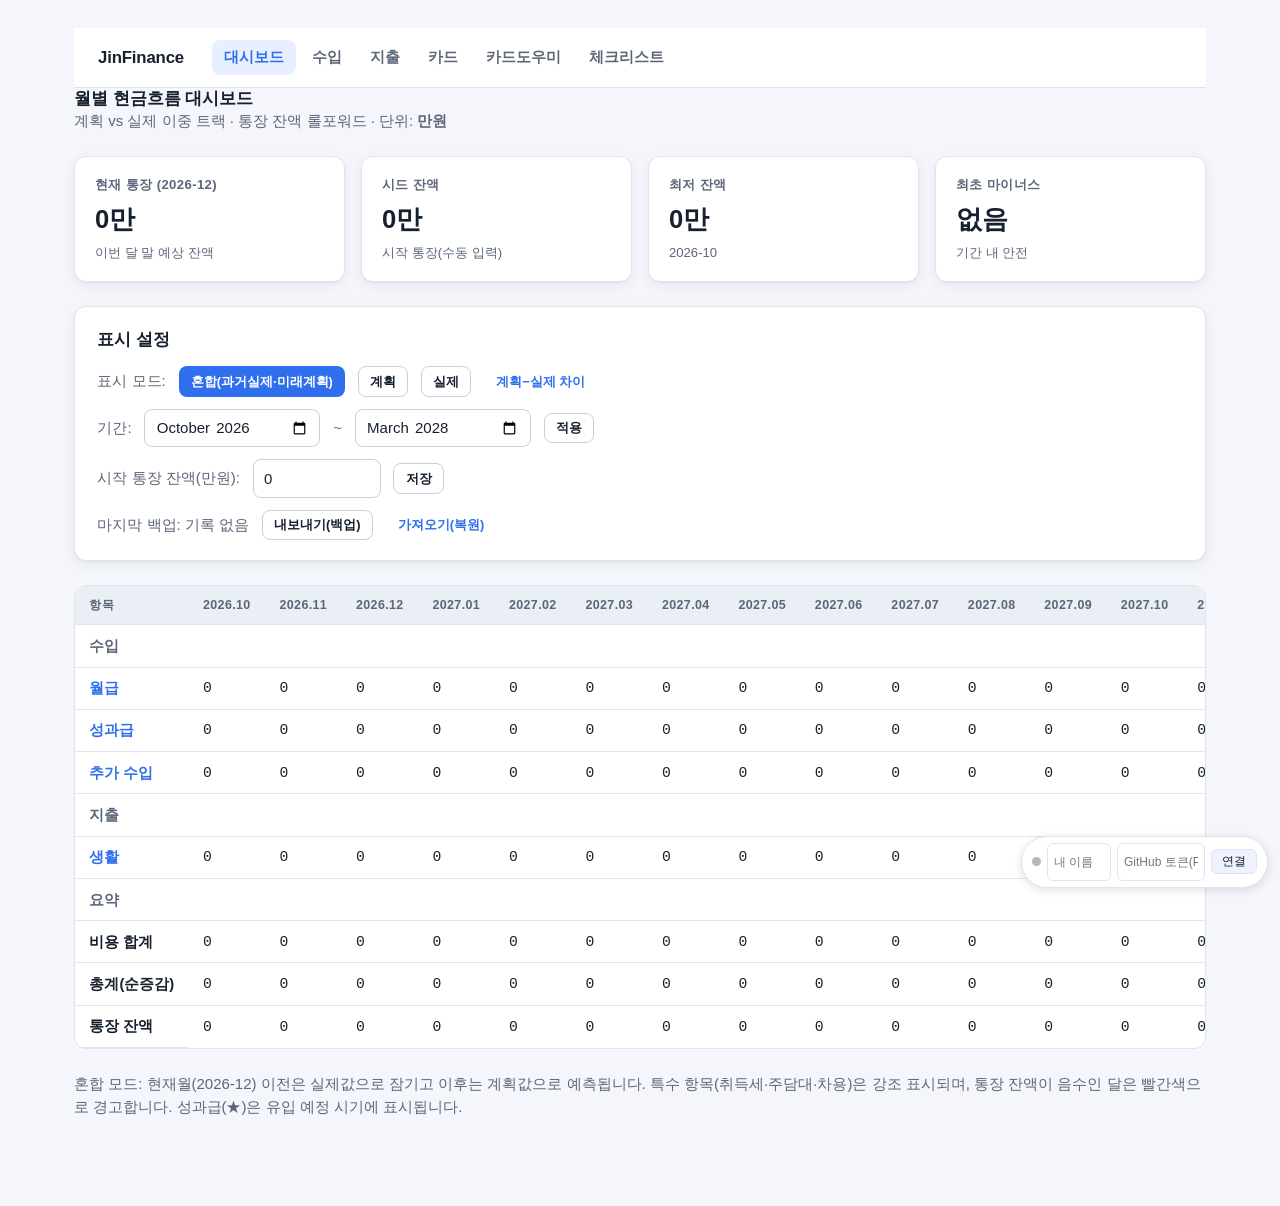
==== index.html @ 0fb395fa "Add complete app shell (js/ + css/) — fix missing assets on GitHub Pages Web drag-drop dropped the s" ====
<!DOCTYPE html>
<html lang="ko">
<head>
  <meta charset="utf-8">
  <meta name="viewport" content="width=device-width, initial-scale=1">
  <title>JinFinance — 대시보드</title>
  <link rel="stylesheet" href="css/styles.css">
</head>
<body class="jf-page-body">
  <main class="jf-section" id="dash-main">
    <header class="jf-section">
      <h1 class="card-title">월별 현금흐름 대시보드</h1>
      <p class="muted">계획 vs 실제 이중 트랙 · 통장 잔액 롤포워드 · 단위: <strong>만원</strong></p>
    </header>

    <section class="kpi-grid jf-section" id="dash-kpis"></section>

    <section class="jf-section" id="dash-controls"></section>

    <section class="table-wrap jf-section">
      <table class="table" id="dash-table"></table>
    </section>

    <section class="jf-section">
      <p class="muted" id="dash-note"></p>
    </section>
  </main>

  <script src="js/format.js"></script>
  <script src="js/schema.js"></script>
  <script src="js/seed.js"></script>
  <script src="js/store.js"></script>
  <script src="js/calc.js"></script>
  <script src="js/ui.js"></script>
  <script src="js/sync-config.js"></script>
  <script src="js/sync.js"></script>
  <script src="js/sync-ui.js"></script>
  <script src="js/app-dashboard.js"></script>
</body>
</html>
---- css/styles.css ----
/*
 * JinFinance — css/styles.css
 * Shared stylesheet for all pages. No external fonts/CDN (file:// + CSP-safe).
 * PC-first, responsive down to mobile. Light + dark via prefers-color-scheme.
 *
 * ── Class API (for app-<page>.js / *.html authors) ──────────────────────
 * Layout:
 *   .jf-page-body        wrap page content below the nav (auto max-width, gutters)
 *   .jf-section          vertical rhythm block (margin between page sections)
 *   .jf-grid-2 / .jf-grid-3   responsive column grid (2 / 3 columns -> 1 on mobile)
 *
 * Nav + banner (DOM generated by JF.ui.renderNav/showBanner — classes documented
 * here only so app scripts can target them, do not hand-author #jf-nav/#jf-banner):
 *   #jf-nav .jf-nav-list .jf-nav-link.active
 *   #jf-banner .jf-banner-error / .jf-banner-warn / .jf-banner-info
 *
 * Cards / 단(段) blocks:
 *   .card                 generic elevated panel (padding, radius, shadow)
 *   .card-header / .card-title / .card-body / .card-footer
 *   .card-grid            grid of .card (auto-fit, responsive)
 *
 * KPI / summary tiles:
 *   .kpi-grid  > .kpi-tile > .kpi-label, .kpi-value, .kpi-sub
 *
 * Tables:
 *   .table-wrap            horizontal-scroll wrapper (wrap any <table>)
 *   table.table            base table style (zebra rows, sticky header)
 *   td.num / th.num        right-aligned, tabular-nums (money/number columns)
 *   .negative              red text for negative amounts (inline use)
 *   tr.row-negative        red-tinted row highlight (e.g. balanceEnd < 0)
 *
 * Badges / tags:
 *   .badge, .badge-star, .badge-muted, .badge-danger
 *
 * Forms:
 *   label, input, select, textarea styled by element (no class required)
 *   .field                 label+input vertical grouping
 *   .field-row             horizontal grouping of .field (wraps on mobile)
 *   .subhead               small divider label grouping related fields
 *                          within a long form (e.g. expenses edit form)
 *
 * Buttons:
 *   .btn, .btn-primary, .btn-secondary, .btn-danger, .btn-ghost, .btn-sm
 *
 * Utility:
 *   .muted, .text-right, .text-center, .stack (vertical flex gap)
 *   .push-right            margin-left:auto — pushes a single trailing
 *                          action (e.g. a row's lone delete/edit button)
 *                          to the right edge; do not use in multi-button
 *                          action groups (those stay grouped together)
 * ─────────────────────────────────────────────────────────────────────── */

/* ---------------------------------------------------------------------- */
/* Design tokens                                                          */
/* ---------------------------------------------------------------------- */

:root {
  --jf-bg: #f4f6fb;
  --jf-bg-elevated: #ffffff;
  --jf-bg-sunken: #eaeef5;
  --jf-text: #16202e;
  --jf-text-muted: #5b6779;
  --jf-border: #dfe4ee;
  --jf-border-strong: #c7cfdf;

  --jf-primary: #2f6fed;
  --jf-primary-hover: #1f56c9;
  --jf-primary-soft: #e8f0ff;

  --jf-success: #17924f;
  --jf-success-soft: #e5f7ec;
  --jf-danger: #d0342c;
  --jf-danger-soft: #fdeceb;
  --jf-warning: #b4740e;
  --jf-warning-soft: #fdf3e0;
  --jf-info: #0d84ac;
  --jf-info-soft: #e4f5fb;

  --jf-shadow: 0 1px 2px rgba(20, 30, 50, 0.06), 0 4px 14px rgba(20, 30, 50, 0.06);
  --jf-radius: 12px;
  --jf-radius-sm: 8px;
  --jf-banner-height: 48px;

  --jf-font: -apple-system, BlinkMacSystemFont, "Segoe UI", "Apple SD Gothic Neo",
    "Noto Sans KR", "Malgun Gothic", Roboto, Helvetica, Arial, sans-serif;
  --jf-font-mono: ui-monospace, "SFMono-Regular", Consolas, "Liberation Mono", monospace;
}

@media (prefers-color-scheme: dark) {
  :root {
    --jf-bg: #0f1420;
    --jf-bg-elevated: #171f2e;
    --jf-bg-sunken: #10151f;
    --jf-text: #e7ecf5;
    --jf-text-muted: #97a2b8;
    --jf-border: #2a3348;
    --jf-border-strong: #3a4560;

    --jf-primary: #5b8dfc;
    --jf-primary-hover: #7ea2fd;
    --jf-primary-soft: #1a2740;

    --jf-success: #3ecb7d;
    --jf-success-soft: #123423;
    --jf-danger: #ff6259;
    --jf-danger-soft: #3a1a1a;
    --jf-warning: #f0a93e;
    --jf-warning-soft: #3a2c10;
    --jf-info: #47c1ef;
    --jf-info-soft: #102e39;

    --jf-shadow: 0 1px 2px rgba(0, 0, 0, 0.35), 0 6px 20px rgba(0, 0, 0, 0.35);
  }
}

/* ---------------------------------------------------------------------- */
/* Reset + base                                                           */
/* ---------------------------------------------------------------------- */

*,
*::before,
*::after {
  box-sizing: border-box;
}

html,
body {
  margin: 0;
  padding: 0;
}

body {
  background: var(--jf-bg);
  color: var(--jf-text);
  font-family: var(--jf-font);
  font-size: 15px;
  line-height: 1.5;
  -webkit-font-smoothing: antialiased;
  text-rendering: optimizeLegibility;
}

body.jf-has-banner {
  padding-top: var(--jf-banner-height);
}

h1,
h2,
h3,
h4 {
  margin: 0 0 0.6em;
  font-weight: 700;
  line-height: 1.3;
}

h1 { font-size: 1.6rem; }
h2 { font-size: 1.25rem; }
h3 { font-size: 1.05rem; }

p { margin: 0 0 0.75em; }

a {
  color: var(--jf-primary);
  text-decoration: none;
}
a:hover { text-decoration: underline; }

hr {
  border: none;
  border-top: 1px solid var(--jf-border);
  margin: 1.25rem 0;
}

/* ---------------------------------------------------------------------- */
/* Banner (non-dismissable) — DOM created by JF.ui.showBanner             */
/* ---------------------------------------------------------------------- */

.jf-banner {
  position: fixed;
  top: 0;
  left: 0;
  right: 0;
  z-index: 1000;
  min-height: var(--jf-banner-height);
  display: flex;
  align-items: center;
  justify-content: center;
  gap: 0.5em;
  padding: 0.6rem 1rem;
  font-weight: 600;
  font-size: 0.9rem;
  text-align: center;
  box-shadow: 0 2px 10px rgba(0, 0, 0, 0.15);
}

.jf-banner-error {
  background: var(--jf-danger);
  color: #fff;
}
.jf-banner-warn {
  background: var(--jf-warning);
  color: #1a1300;
}
.jf-banner-info {
  background: var(--jf-info);
  color: #fff;
}

/* ---------------------------------------------------------------------- */
/* Nav — DOM created by JF.ui.renderNav                                   */
/* ---------------------------------------------------------------------- */

.jf-nav {
  display: flex;
  align-items: center;
  gap: 1.25rem;
  flex-wrap: wrap;
  background: var(--jf-bg-elevated);
  border-bottom: 1px solid var(--jf-border);
  padding: 0.75rem 1.5rem;
  position: sticky;
  top: 0;
  z-index: 900;
}

body.jf-has-banner .jf-nav {
  top: var(--jf-banner-height);
}

.jf-nav-brand {
  font-weight: 800;
  font-size: 1.05rem;
  color: var(--jf-text);
  letter-spacing: -0.01em;
  margin-right: 0.5rem;
}

.jf-nav-list {
  list-style: none;
  display: flex;
  flex-wrap: wrap;
  gap: 0.25rem;
  margin: 0;
  padding: 0;
}

.jf-nav-item { display: flex; }

.jf-nav-link {
  display: inline-block;
  padding: 0.4rem 0.75rem;
  border-radius: var(--jf-radius-sm);
  color: var(--jf-text-muted);
  font-weight: 600;
  font-size: 0.92rem;
  text-decoration: none;
  transition: background 0.15s ease, color 0.15s ease;
}

.jf-nav-link:hover {
  background: var(--jf-bg-sunken);
  color: var(--jf-text);
  text-decoration: none;
}

.jf-nav-link.active {
  background: var(--jf-primary-soft);
  color: var(--jf-primary);
}

/* ---------------------------------------------------------------------- */
/* Page layout                                                            */
/* ---------------------------------------------------------------------- */

.jf-page-body {
  max-width: 1180px;
  margin: 0 auto;
  padding: 1.75rem 1.5rem 4rem;
}

.jf-section {
  margin-bottom: 1.5rem;
}
.jf-section:last-child {
  margin-bottom: 0;
}

.jf-grid-2 {
  display: grid;
  grid-template-columns: repeat(2, 1fr);
  gap: 1.25rem;
}

.jf-grid-3 {
  display: grid;
  grid-template-columns: repeat(3, 1fr);
  gap: 1.25rem;
}

.stack {
  display: flex;
  flex-direction: column;
  gap: 0.75rem;
}

/* ---------------------------------------------------------------------- */
/* Cards / 단(段) blocks                                                  */
/* ---------------------------------------------------------------------- */

.card {
  background: var(--jf-bg-elevated);
  border: 1px solid var(--jf-border);
  border-radius: var(--jf-radius);
  box-shadow: var(--jf-shadow);
  padding: 1.25rem 1.4rem;
}

.card-grid {
  display: grid;
  grid-template-columns: repeat(auto-fit, minmax(300px, 1fr));
  gap: 1.5rem;
  align-items: start;
}

/* One shared vertical rhythm for every stacked block: single-card sections
   (.jf-section margin), stacked cards in one section (this rule), and grid
   cards (.card-grid gap) all use the same 1.5rem so the page reads evenly.
   Excludes .card-grid: grid cells already space via `gap`, and a margin-top
   there pushes every card except the first down, misaligning row 1 (#2). */
.jf-section:not(.card-grid) > .card + .card { margin-top: 1.5rem; }

.card-header {
  display: flex;
  align-items: center;
  justify-content: space-between;
  gap: 0.75rem;
  margin-bottom: 0.9rem;
}

.card-title {
  font-size: 1.05rem;
  font-weight: 700;
  margin: 0;
}

.card-body { color: var(--jf-text); }

.card-footer {
  margin-top: 1rem;
  padding-top: 0.9rem;
  border-top: 1px solid var(--jf-border);
  display: flex;
  gap: 0.6rem;
  justify-content: flex-end;
}

/* ---------------------------------------------------------------------- */
/* KPI / summary tiles                                                    */
/* ---------------------------------------------------------------------- */

.kpi-grid {
  display: grid;
  grid-template-columns: repeat(auto-fit, minmax(190px, 1fr));
  gap: 1rem;
}

.kpi-tile {
  background: var(--jf-bg-elevated);
  border: 1px solid var(--jf-border);
  border-radius: var(--jf-radius);
  box-shadow: var(--jf-shadow);
  padding: 1.1rem 1.25rem;
}

.kpi-label {
  font-size: 0.82rem;
  color: var(--jf-text-muted);
  font-weight: 600;
  text-transform: uppercase;
  letter-spacing: 0.03em;
  margin-bottom: 0.35rem;
}

.kpi-value {
  font-size: 1.6rem;
  font-weight: 800;
  font-variant-numeric: tabular-nums;
  letter-spacing: -0.01em;
}

.kpi-sub {
  margin-top: 0.3rem;
  font-size: 0.82rem;
  color: var(--jf-text-muted);
}

.kpi-value.negative,
.kpi-tile.negative .kpi-value {
  color: var(--jf-danger);
}

/* ---------------------------------------------------------------------- */
/* Tables                                                                 */
/* ---------------------------------------------------------------------- */

.table-wrap {
  overflow-x: auto;
  border: 1px solid var(--jf-border);
  border-radius: var(--jf-radius);
  background: var(--jf-bg-elevated);
}

table.table {
  width: 100%;
  border-collapse: collapse;
  font-size: 0.92rem;
  min-width: 560px;
}

table.table th,
table.table td {
  padding: 0.6rem 0.9rem;
  border-bottom: 1px solid var(--jf-border);
  text-align: left;
  white-space: nowrap;
}

table.table thead th {
  position: sticky;
  top: 0;
  background: var(--jf-bg-sunken);
  color: var(--jf-text-muted);
  font-weight: 700;
  font-size: 0.78rem;
  text-transform: uppercase;
  letter-spacing: 0.03em;
  z-index: 1;
}

/* Bonus (★) marker sitting above the month date in the dashboard header,
   so it doesn't widen the data cells below (#4). */
.th-star {
  display: block;
  font-size: 0.72rem;
  line-height: 1;
  color: #d9a400;
  margin-bottom: 2px;
  letter-spacing: 0;
}

/* Compact key/value + column tables used inside cards (카드 섹션, #3). */
.kv-table {
  width: 100%;
  border-collapse: collapse;
  font-size: 0.88rem;
}
.kv-table caption {
  text-align: left;
  font-size: 0.72rem;
  font-weight: 700;
  text-transform: uppercase;
  letter-spacing: 0.03em;
  color: var(--jf-text-muted);
  padding: 0 0 0.35rem;
}
.kv-table th,
.kv-table td {
  text-align: left;
  padding: 0.4rem 0.55rem;
  border-top: 1px solid var(--jf-border);
  vertical-align: top;
  line-height: 1.4;
}
.kv-table thead th {
  border-top: none;
  font-size: 0.72rem;
  font-weight: 700;
  text-transform: uppercase;
  letter-spacing: 0.03em;
  color: var(--jf-text-muted);
  white-space: nowrap;
}
.kv-table tbody th {          /* key column of the 기본 정보 table */
  color: var(--jf-text-muted);
  font-weight: 600;
  white-space: nowrap;
  width: 1%;
}
.kv-table .kv-amt {           /* 전월실적 / 한도 — narrow numeric column */
  white-space: nowrap;
  width: 1%;
  font-variant-numeric: tabular-nums;
}

/* Clickable row label in the dashboard table → jumps to that item's editor (#6). */
.row-link { color: var(--jf-primary); text-decoration: none; }
.row-link:hover { text-decoration: underline; }

/* Dense list table for the 지출 tab (#3b): tighter padding + clickable rows +
   a full-width inline editor row. Use `class="table table-dense"`. */
.table-dense th,
.table-dense td { padding: 0.35rem 0.6rem; font-size: 0.86rem; }
.exp-row { cursor: pointer; }
.exp-row:hover td,
.exp-row.is-open td { background: var(--jf-bg-sunken); }
.exp-edit-cell {
  white-space: normal;
  background: var(--jf-bg-sunken);
  padding: 0.6rem 0.9rem;
}
.cell-wrap { white-space: normal; }   /* let long 항목명 wrap */

/* Pastel category chip (분류) — background set inline per category color (#2).
   Dark text stays readable on light pastels in both themes. */
.cat-chip {
  display: inline-block;
  padding: 0.1rem 0.55rem;
  border-radius: 999px;
  font-size: 0.8rem;
  font-weight: 600;
  color: #2b2b2b;
  white-space: nowrap;
}
/* Reorder (↑/↓) buttons in the 지출 table — compact, side by side. */
.reorder-cell { white-space: nowrap; width: 1%; }
.reorder-cell .btn { padding: 0.1rem 0.4rem; }
.cat-color { width: 2.2rem; height: 1.8rem; padding: 0; border: 1px solid var(--jf-border); border-radius: 6px; background: none; cursor: pointer; vertical-align: middle; }

/* ---------------------------------------------------------------------- */
/* 카드별 실적 멀티티어 게이지 (지출 페이지, 월 선택 실시간 예측)          */
/* ---------------------------------------------------------------------- */
.perf-panel { display: flex; flex-direction: column; gap: 1.1rem; }
.perf-row-head {
  display: flex;
  justify-content: space-between;
  align-items: baseline;
  gap: 0.5rem;
  margin-bottom: 0.4rem;
}
.perf-name { font-weight: 600; }
.perf-bar { position: relative; padding-bottom: 1.2rem; }   /* 아래 티어 라벨 자리 */
.perf-track {
  position: relative;
  height: 16px;
  background: var(--jf-bg-sunken);
  border: 1px solid var(--jf-border);
  border-radius: 8px;
  overflow: hidden;
}
.perf-fill {
  position: absolute;
  left: 0; top: 0;
  height: 100%;
  background: var(--jf-primary);
  transition: width 0.2s ease;
}
.perf-fill.is-met { background: var(--jf-success); }
.perf-tier {                 /* 티어 경계선 — perf-bar 기준 절대배치(트랙 위에 겹침) */
  position: absolute;
  top: 0;
  height: 18px;
  width: 2px;
  background: var(--jf-text-muted);
}
.perf-tier.is-met { background: var(--jf-success); }
.perf-tier-lbl {
  position: absolute;
  top: 20px;
  transform: translateX(-50%);
  font-size: 0.7rem;
  color: var(--jf-text-muted);
  white-space: nowrap;
}
.perf-tier-lbl.is-met { color: var(--jf-success); font-weight: 700; }

table.table tbody tr:hover {
  background: var(--jf-bg-sunken);
}

table.table tbody tr:last-child td {
  border-bottom: none;
}

td.num,
th.num {
  text-align: right;
  font-variant-numeric: tabular-nums;
  font-family: var(--jf-font-mono);
}

.negative {
  color: var(--jf-danger);
  font-weight: 700;
}

tr.row-negative td {
  background: var(--jf-danger-soft);
}

tr.row-highlight td {
  background: var(--jf-primary-soft);
}

/* ---------------------------------------------------------------------- */
/* Badges                                                                 */
/* ---------------------------------------------------------------------- */

.badge {
  display: inline-flex;
  align-items: center;
  gap: 0.25em;
  padding: 0.15rem 0.55rem;
  border-radius: 999px;
  font-size: 0.75rem;
  font-weight: 700;
  background: var(--jf-bg-sunken);
  color: var(--jf-text-muted);
  white-space: nowrap;
}

.badge-star {
  background: var(--jf-warning-soft);
  color: var(--jf-warning);
}

.badge-danger {
  background: var(--jf-danger-soft);
  color: var(--jf-danger);
}

.badge-muted {
  background: var(--jf-bg-sunken);
  color: var(--jf-text-muted);
}

/* ---------------------------------------------------------------------- */
/* Forms                                                                  */
/* ---------------------------------------------------------------------- */

label {
  display: block;
  font-size: 0.85rem;
  font-weight: 600;
  color: var(--jf-text-muted);
  margin-bottom: 0.3rem;
}

input,
select,
textarea {
  width: 100%;
  height: 2.4rem;
  font: inherit;
  color: var(--jf-text);
  background: var(--jf-bg-elevated);
  border: 1px solid var(--jf-border-strong);
  border-radius: var(--jf-radius-sm);
  padding: 0.4rem 0.65rem;
  transition: border-color 0.15s ease, box-shadow 0.15s ease;
}

textarea {
  height: auto;
  min-height: 3.5rem;
  resize: vertical;
  line-height: 1.5;
}

input:focus,
select:focus,
textarea:focus {
  outline: none;
  border-color: var(--jf-primary);
  box-shadow: 0 0 0 3px var(--jf-primary-soft);
}

input[type="checkbox"],
input[type="radio"] {
  width: auto;
  height: auto;
  margin: 0;
  accent-color: var(--jf-primary);
}

/* Vertical label+control group (label sits above the control). */
.field {
  display: flex;
  flex-direction: column;
  gap: 0.3rem;
}

/* Horizontal cluster of labels + controls + buttons, tidily aligned.
   Controls get consistent, type-based widths so every row lines up the
   same way across all pages (money boxes one width, date pickers another,
   text boxes flexible). This is the core of the layout consistency. */
.field-row {
  display: flex;
  flex-wrap: wrap;
  align-items: center;
  gap: 0.5rem 0.8rem;
  margin-bottom: 0.7rem;
}
.field-row:last-child { margin-bottom: 0; }
.stack > .field-row { margin-bottom: 0; }

/* inline labels inside a row sit beside their control (not block-stacked). */
.field-row > label {
  display: inline-flex;
  align-items: center;
  gap: 0.4rem;
  margin: 0;
  flex: 0 0 auto;
  white-space: nowrap;
}

/* uniform, predictable control widths inside a row. */
.field-row > input,
.field-row > select,
.field-row > textarea { width: auto; }

.field-row > input[type="text"] { flex: 1 1 14rem; min-width: 11rem; max-width: 30rem; }
.field-row > input[type="number"] { flex: 0 0 auto; width: 8rem; }
.field-row > input[type="month"],
.field-row > input[type="date"] { flex: 0 0 auto; width: 11rem; }
.field-row > select { flex: 1 1 11rem; min-width: 9rem; max-width: 24rem; }
.field-row > textarea { flex: 1 1 100%; }

.field-row > .field { flex: 1 1 200px; }
.field-row > .btn { flex: 0 0 auto; }
.field-row > span,
.field-row > .muted { flex: 0 1 auto; }

/* Small divider label that groups related fields inside a long form
   (e.g. "기본" / "금액" / "반복" in the expenses edit form) without
   introducing an extra nested container. Sits between .field-rows inside
   a .stack; the first one in a form needs no rule (right under the
   card-header already provides separation). */
.subhead {
  margin-top: 0.5rem;
  padding-top: 0.7rem;
  border-top: 1px dashed var(--jf-border);
  font-size: 0.78rem;
  font-weight: 700;
  color: var(--jf-text-muted);
  text-transform: uppercase;
  letter-spacing: 0.03em;
}
.subhead:first-child {
  margin-top: 0;
  padding-top: 0;
  border-top: none;
}

/* ---------------------------------------------------------------------- */
/* Buttons                                                                */
/* ---------------------------------------------------------------------- */

.btn {
  display: inline-flex;
  align-items: center;
  justify-content: center;
  gap: 0.4em;
  font: inherit;
  font-weight: 700;
  font-size: 0.88rem;
  padding: 0.55rem 1.1rem;
  border-radius: var(--jf-radius-sm);
  border: 1px solid transparent;
  cursor: pointer;
  background: var(--jf-bg-sunken);
  color: var(--jf-text);
  transition: background 0.15s ease, border-color 0.15s ease, opacity 0.15s ease;
}

.btn:hover { opacity: 0.9; }
.btn:disabled { opacity: 0.5; cursor: not-allowed; }

.btn-primary {
  background: var(--jf-primary);
  color: #fff;
}
.btn-primary:hover { background: var(--jf-primary-hover); }

.btn-secondary {
  background: transparent;
  border-color: var(--jf-border-strong);
  color: var(--jf-text);
}

.btn-danger {
  background: var(--jf-danger);
  color: #fff;
}

.btn-ghost {
  background: transparent;
  color: var(--jf-primary);
}

.btn-sm {
  padding: 0.3rem 0.7rem;
  font-size: 0.8rem;
}

/* ---------------------------------------------------------------------- */
/* Utilities                                                              */
/* ---------------------------------------------------------------------- */

.muted { color: var(--jf-text-muted); }
.text-right { text-align: right; }
.text-center { text-align: center; }

/* Pushes a single trailing action (e.g. a list row's lone edit/delete
   button) to the right edge of its .field-row. Only for rows that end in
   ONE action — multi-button action groups (save/cancel/delete) stay
   grouped and should not use this. */
.push-right { margin-left: auto; }

/* ---------------------------------------------------------------------- */
/* Responsive (PC-first, degrade down to mobile)                         */
/* ---------------------------------------------------------------------- */

@media (max-width: 900px) {
  .jf-grid-2,
  .jf-grid-3 {
    grid-template-columns: 1fr;
  }
}

@media (max-width: 640px) {
  .jf-page-body {
    padding: 1.25rem 1rem 3rem;
  }

  .jf-nav {
    padding: 0.6rem 1rem;
    gap: 0.75rem;
  }

  .jf-nav-brand {
    width: 100%;
    margin-right: 0;
  }

  .card,
  .kpi-tile {
    padding: 1rem;
  }

  .field-row {
    flex-direction: column;
    align-items: stretch;
    gap: 0.55rem;
  }

  .field-row > input,
  .field-row > select,
  .field-row > textarea,
  .field-row > .btn {
    width: 100%;
    max-width: none;
    flex: 1 1 auto;
  }

  .field-row > label { white-space: normal; }

  h1 { font-size: 1.35rem; }
}

/* ---------------------------------------------------------------------- */
/* D-Day 체크리스트 페이지                                                 */
/* ---------------------------------------------------------------------- */

/* 그룹 색이 배경으로 깔리는 셀(테이블/그룹칩)은 어두운 텍스트로 가독성 유지. */
.cell-colored { color: #242424; }

/* 상태 배지 */
.status-badge {
  display: inline-block;
  padding: 0.05rem 0.55rem;
  border-radius: 999px;
  font-size: 0.75rem;
  font-weight: 600;
  white-space: nowrap;
}
.status-pending { background: var(--jf-bg-sunken); color: var(--jf-text-muted); }
.status-progress { background: #FCF3CF; color: #7d6608; }
.status-done { background: #D5F5E3; color: #1e6b3a; }

/* D-Day 그룹 칩(필터 버튼) */
.dday-chip {
  display: inline-flex;
  align-items: center;
  gap: 0.35rem;
  padding: 0.2rem 0.7rem;
  border-radius: 999px;
  border: 1px solid var(--jf-border);
  font-size: 0.82rem;
  font-weight: 600;
  cursor: pointer;
  color: #242424;
}
.dday-chip.is-active { outline: 2px solid var(--jf-primary); outline-offset: 1px; }

/* 소항목(상세/메모) 리스트 */
.subitem-row { display: flex; align-items: center; gap: 0.5rem; }
.subitem-row.is-checked > span { text-decoration: line-through; color: var(--jf-text-muted); }

/* 캘린더 그리드 */
.cal-grid { display: grid; grid-template-columns: repeat(7, 1fr); gap: 4px; }
.cal-weekday {
  text-align: center; font-size: 0.72rem; font-weight: 700;
  color: var(--jf-text-muted); text-transform: uppercase; padding: 2px 0;
}
.cal-cell {
  min-height: 66px;
  border: 1px solid var(--jf-border);
  border-radius: 6px;
  padding: 3px 4px;
  font-size: 0.72rem;
  overflow: hidden;
}
.cal-cell.is-blank { border: none; background: transparent; }
.cal-cell.is-colored { color: #242424; }              /* 그룹색 배경 위 어두운 텍스트 */
.cal-daynum { font-weight: 700; font-size: 0.7rem; color: var(--jf-text-muted); }
.cal-cell.is-colored .cal-daynum { color: #3a3a3a; }
.cal-daynum.is-dday { color: var(--jf-danger); }
.cal-item {
  display: block; white-space: nowrap; overflow: hidden; text-overflow: ellipsis;
  line-height: 1.35;
}
.cal-item.is-done { text-decoration: line-through; opacity: 0.6; }
.cal-item.is-pending { opacity: 0.55; }

/* ── GitHub 동기화 바(우하단 고정) ───────────────────────────────── */
.jf-sync-bar {
  position: fixed; right: 12px; bottom: 12px; z-index: 60;
  display: flex; align-items: center; gap: 6px;
  padding: 6px 10px; border-radius: 999px;
  background: var(--jf-surface, #fff); border: 1px solid var(--jf-border, #e2e2e2);
  box-shadow: 0 2px 10px rgba(0,0,0,0.12); font-size: 0.78rem;
}
.jf-sync-dot { width: 9px; height: 9px; border-radius: 50%; display: inline-block; flex: none; }
.jf-sync-dot.ok { background: #2ec16b; }
.jf-sync-dot.off { background: #b7b7b7; }
.jf-sync-txt { color: var(--jf-text, #333); white-space: nowrap; }
.jf-sync-input {
  width: 88px; padding: 3px 6px; font-size: 0.75rem;
  border: 1px solid var(--jf-border, #d9d9d9); border-radius: 6px;
}
.jf-sync-input.jf-sync-name { width: 64px; }
.jf-sync-btn {
  padding: 3px 10px; font-size: 0.75rem; cursor: pointer;
  border: 1px solid var(--jf-border, #d9d9d9); border-radius: 6px;
  background: var(--jf-accent-soft, #eef2ff); color: var(--jf-text, #333);
}
.jf-sync-btn:hover { filter: brightness(0.96); }
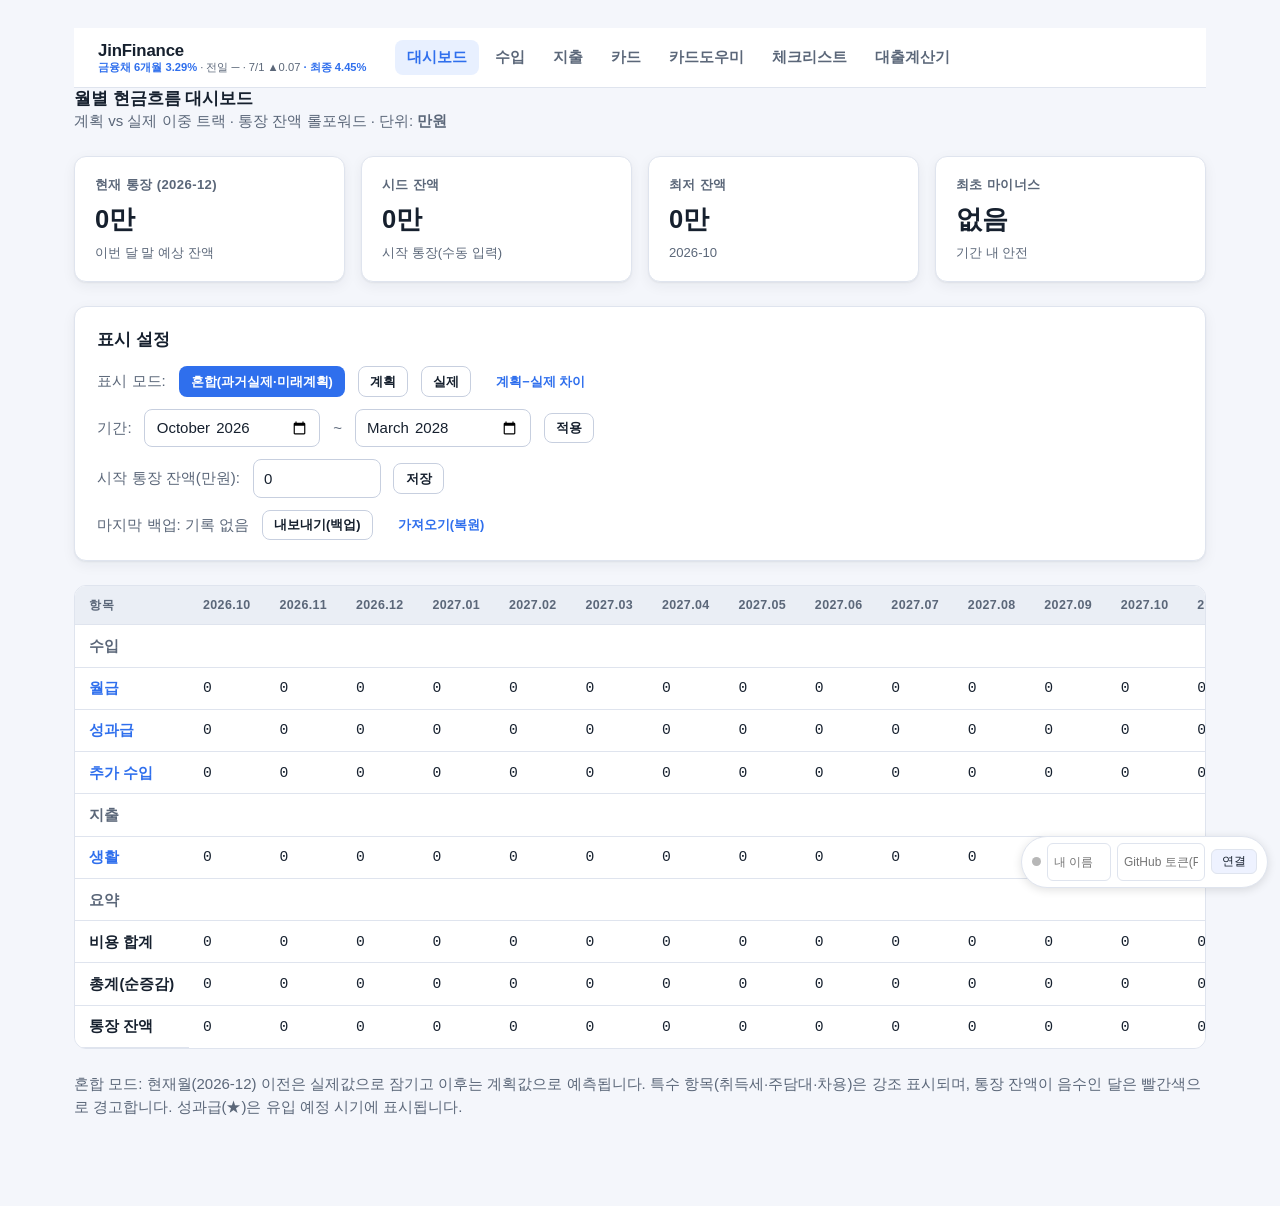
==== commit f2fd39a4: "feat: 헤더 예상 원리금(대표 대출) + 연동금리 실표기 - 케이스목록에 "대표 대출" 선택 열 추가 → 상단 JinFinance 헤더(최종금리 옆)에   해당 대출 월 원리금" ====
--- a/index.html
+++ b/index.html
@@ -32,6 +32,7 @@
   <script src="js/store.js"></script>
   <script src="js/calc.js"></script>
   <script src="js/ui.js"></script>
+  <script src="js/loan.js"></script>
   <script src="js/sync-config.js"></script>
   <script src="js/sync.js"></script>
   <script src="js/sync-ui.js"></script>
--- a/css/styles.css
+++ b/css/styles.css
@@ -233,6 +233,18 @@
   letter-spacing: -0.01em;
   margin-right: 0.5rem;
 }
+/* 브랜드 + 기준금리 줄(타이틀 아래) 세로 묶음 */
+.jf-nav-brandbox { display: flex; flex-direction: column; justify-content: center; margin-right: 0.5rem; line-height: 1.15; }
+.jf-nav-brandbox .jf-nav-brand { margin-right: 0; }
+.jf-ref-rate { font-size: 0.7rem; font-weight: 600; white-space: normal; }
+.jf-ref-rate:empty { display: none; }   /* 값 로드 전/실패 시 자리 안 차지 */
+.jf-ref-base  { color: var(--jf-primary); font-weight: 600; }
+.jf-ref-delta { color: var(--jf-text-muted); font-weight: 500; }
+.jf-ref-final { color: var(--jf-primary); font-weight: 800; }
+.jf-ref-payment:empty { display: none; }   /* 대표 대출 미지정 시 자리 안 차지 */
+.jf-ref-pay-label { color: var(--jf-text-muted); font-weight: 600; }
+.jf-ref-pay-val   { color: var(--jf-success); font-weight: 800; }
+.jf-ref-pay-live  { color: var(--jf-success); font-weight: 600; }
 
 .jf-nav-list {
   list-style: none;
@@ -404,6 +416,7 @@
 
 .table-wrap {
   overflow-x: auto;
+  -webkit-overflow-scrolling: touch;   /* 모바일에서 관성 스크롤(넓은 표는 표 안에서만 좌우 이동) */
   border: 1px solid var(--jf-border);
   border-radius: var(--jf-radius);
   background: var(--jf-bg-elevated);
@@ -827,6 +840,10 @@
 }
 
 @media (max-width: 640px) {
+  /* 폰에서 전체를 조금 작게(rem 기준 축소). 입력칸 글자는 16px로 따로 유지(iOS 확대 방지). */
+  html { font-size: 14px; }
+  body { font-size: 1rem; }
+
   .jf-page-body {
     padding: 1.25rem 1rem 3rem;
   }
@@ -836,7 +853,7 @@
     gap: 0.75rem;
   }
 
-  .jf-nav-brand {
+  .jf-nav-brandbox {
     width: 100%;
     margin-right: 0;
   }
@@ -846,22 +863,29 @@
     padding: 1rem;
   }
 
-  .field-row {
-    flex-direction: column;
-    align-items: stretch;
-    gap: 0.55rem;
+  /* iOS Safari는 16px 미만 컨트롤에 포커스하면 페이지를 확대 → 화면이 가로로 밀림.
+     16px로 고정해 방지. height:auto+min-height로 큰 글자 클리핑 방지(textarea는 자체 높이 유지). */
+  input, select, textarea { font-size: 16px; }
+  input, select { height: auto; min-height: 2.4rem; }
+
+  /* 필드 줄을 통짜 세로 스택(모두 100% 폭)으로 만들지 않고 wrap 유지 →
+     짧은 숫자/날짜 칸은 나란히, 텍스트/선택만 한 줄 차지 → 폼 세로 길이 대폭 단축. */
+  .field-row { gap: 0.5rem 0.6rem; }
+  .field-row > label { white-space: normal; }
+  .field-row > input[type="text"],
+  .field-row > select {
+    flex: 1 1 100%;
+    min-width: 0;
+    max-width: none;
   }
-
-  .field-row > input,
-  .field-row > select,
-  .field-row > textarea,
-  .field-row > .btn {
-    width: 100%;
-    max-width: none;
-    flex: 1 1 auto;
-  }
-
-  .field-row > label { white-space: normal; }
+  .field-row > input[type="number"] { flex: 0 0 auto; width: 6.5rem; }
+  .field-row > input[type="month"],
+  .field-row > input[type="date"] { flex: 0 0 auto; width: 9rem; }
+  .field-row > .btn { flex: 0 0 auto; width: auto; }
+
+  /* 넓은 데이터 표: 셀 여백을 줄여 (표 안에서 스크롤되는) 가로 폭을 축소. */
+  table.table th,
+  table.table td { padding: 0.45rem 0.6rem; }
 
   h1 { font-size: 1.35rem; }
 }
@@ -931,6 +955,56 @@
 .cal-item.is-done { text-decoration: line-through; opacity: 0.6; }
 .cal-item.is-pending { opacity: 0.55; }
 
+/* D-Day 값 열: 데스크톱 표에선 숨기고 모바일 리스트에서만 표시. */
+.cl-c-dday { display: none; }
+
+/* ── 체크리스트 항목 표: 모바일에서 열이 정렬된 리스트로 리플로우(가로 스크롤 제거) ── */
+@media (max-width: 640px) {
+  /* 표 최소폭 해제 + 블록화(헤더 숨김). */
+  table.table.cl-item-table { min-width: 0; }
+  .cl-item-table thead { display: none; }
+  .cl-item-table,
+  .cl-item-table tbody { display: block; width: 100%; }
+  .cl-item-table tr { display: block; }
+
+  /* 데이터 행 = 열 정렬 그리드: [D-day] [상태점] [제목] [타겟 mm-dd] [담당자] */
+  .cl-item-table tr.exp-row {
+    display: grid;
+    grid-template-columns: 3.2rem 1rem minmax(0, 1fr) 3rem 3.6rem;
+    align-items: center;
+    column-gap: 8px;
+    padding: 8px 12px;
+    border-bottom: 1px solid var(--jf-border);
+    cursor: pointer;
+  }
+  .cl-item-table tr.exp-row > td {
+    border: none; padding: 0;
+    white-space: nowrap; overflow: hidden; text-overflow: ellipsis;
+  }
+
+  /* 숨김: 분류(그룹)·태그·편집 열 */
+  .cl-c-group, .cl-c-tag, .cl-c-edit { display: none; }
+
+  /* 표시 순서·스타일 고정 */
+  .cl-c-dday { display: block; order: 1; font-size: 0.72rem; color: var(--jf-text-muted); font-variant-numeric: tabular-nums; }
+  .cl-c-status { order: 2; text-align: center; }
+  .cl-c-name { order: 3; font-weight: 600; }
+  .cl-c-target { order: 4; font-size: 0.75rem; color: var(--jf-text-muted); text-align: right; font-variant-numeric: tabular-nums; }
+  .cl-c-assignee { order: 5; font-size: 0.75rem; color: var(--jf-text-muted); text-align: right; }
+
+  /* 상태 = 색 원만(예정 회색 / 진행중 노랑 / 완료 초록), 텍스트 숨김. */
+  .cl-c-status .status-badge {
+    display: inline-block; width: 11px; height: 11px; padding: 0;
+    border-radius: 50%; font-size: 0; line-height: 0; color: transparent; vertical-align: middle;
+  }
+  .cl-item-table .status-pending { background: #b7b7b7; }
+  .cl-item-table .status-progress { background: #f1c40f; }
+  .cl-item-table .status-done { background: #2ecc71; }
+
+  /* 편집(펼침) 행: 전체폭 블록(그리드 아님) → 폼이 표 최소폭에 갇히지 않음. */
+  .cl-item-table tr td.exp-edit-cell { display: block; width: 100%; }
+}
+
 /* ── GitHub 동기화 바(우하단 고정) ───────────────────────────────── */
 .jf-sync-bar {
   position: fixed; right: 12px; bottom: 12px; z-index: 60;
@@ -954,3 +1028,52 @@
   background: var(--jf-accent-soft, #eef2ff); color: var(--jf-text, #333);
 }
 .jf-sync-btn:hover { filter: brightness(0.96); }
+
+/* ---------------------------------------------------------------------- */
+/* 대출계산기 — 상환표 컬럼 하이라이트 + 비교 케이스 색 구분               */
+/* th.num/td.num 기본 배경(sunken)보다 클래스 수가 많아 아래 규칙이 이김.   */
+/* ---------------------------------------------------------------------- */
+
+/* 대출 계산: 납부액(진하게) · 대출잔액(연하게) — 같은 primary 계열 강약 대비 */
+table.table td.loan-hl-pay,
+table.table th.loan-hl-pay {
+  background: rgba(47, 111, 237, 0.16);
+  color: var(--jf-primary);
+  font-weight: 700;
+}
+table.table td.loan-hl-bal,
+table.table th.loan-hl-bal {
+  background: rgba(47, 111, 237, 0.055);
+}
+
+/* 대출 비교: 케이스1 붉은색 · 케이스2 파란색 · 케이스3 녹색(파스텔).
+   납부액(-pay)은 진하게 + 굵게, 잔액(-bal)은 연하게. */
+table.table td.loan-cmp-c0-bal, table.table th.loan-cmp-c0-bal { background: rgba(208, 52, 44, 0.08); }
+table.table td.loan-cmp-c0-pay, table.table th.loan-cmp-c0-pay { background: rgba(208, 52, 44, 0.20); font-weight: 700; }
+table.table td.loan-cmp-c1-bal, table.table th.loan-cmp-c1-bal { background: rgba(47, 111, 237, 0.08); }
+table.table td.loan-cmp-c1-pay, table.table th.loan-cmp-c1-pay { background: rgba(47, 111, 237, 0.20); font-weight: 700; }
+table.table td.loan-cmp-c2-bal, table.table th.loan-cmp-c2-bal { background: rgba(23, 146, 79, 0.09); }
+table.table td.loan-cmp-c2-pay, table.table th.loan-cmp-c2-pay { background: rgba(23, 146, 79, 0.22); font-weight: 700; }
+
+/* 중도상환이 포함된 상환원금 행 — 골드 배지 + 좌측 강조선(파란 납부액/잔액과 구분) */
+.badge.badge-prepay {
+  margin-left: 0.4rem;
+  background: var(--jf-warning-soft);
+  color: var(--jf-warning);
+  border: 1px solid var(--jf-warning);
+  font-weight: 700;
+}
+table.table td.loan-prepay-cell { white-space: nowrap; }
+table.table tr.loan-prepay-row td:first-child { border-left: 3px solid var(--jf-warning); }
+
+@media (prefers-color-scheme: dark) {
+  table.table td.loan-hl-pay, table.table th.loan-hl-pay { background: rgba(91, 141, 252, 0.28); color: var(--jf-primary); }
+  table.table td.loan-hl-bal, table.table th.loan-hl-bal { background: rgba(91, 141, 252, 0.12); }
+
+  table.table td.loan-cmp-c0-bal, table.table th.loan-cmp-c0-bal { background: rgba(255, 98, 89, 0.14); }
+  table.table td.loan-cmp-c0-pay, table.table th.loan-cmp-c0-pay { background: rgba(255, 98, 89, 0.30); }
+  table.table td.loan-cmp-c1-bal, table.table th.loan-cmp-c1-bal { background: rgba(91, 141, 252, 0.14); }
+  table.table td.loan-cmp-c1-pay, table.table th.loan-cmp-c1-pay { background: rgba(91, 141, 252, 0.30); }
+  table.table td.loan-cmp-c2-bal, table.table th.loan-cmp-c2-bal { background: rgba(62, 203, 125, 0.14); }
+  table.table td.loan-cmp-c2-pay, table.table th.loan-cmp-c2-pay { background: rgba(62, 203, 125, 0.30); }
+}
